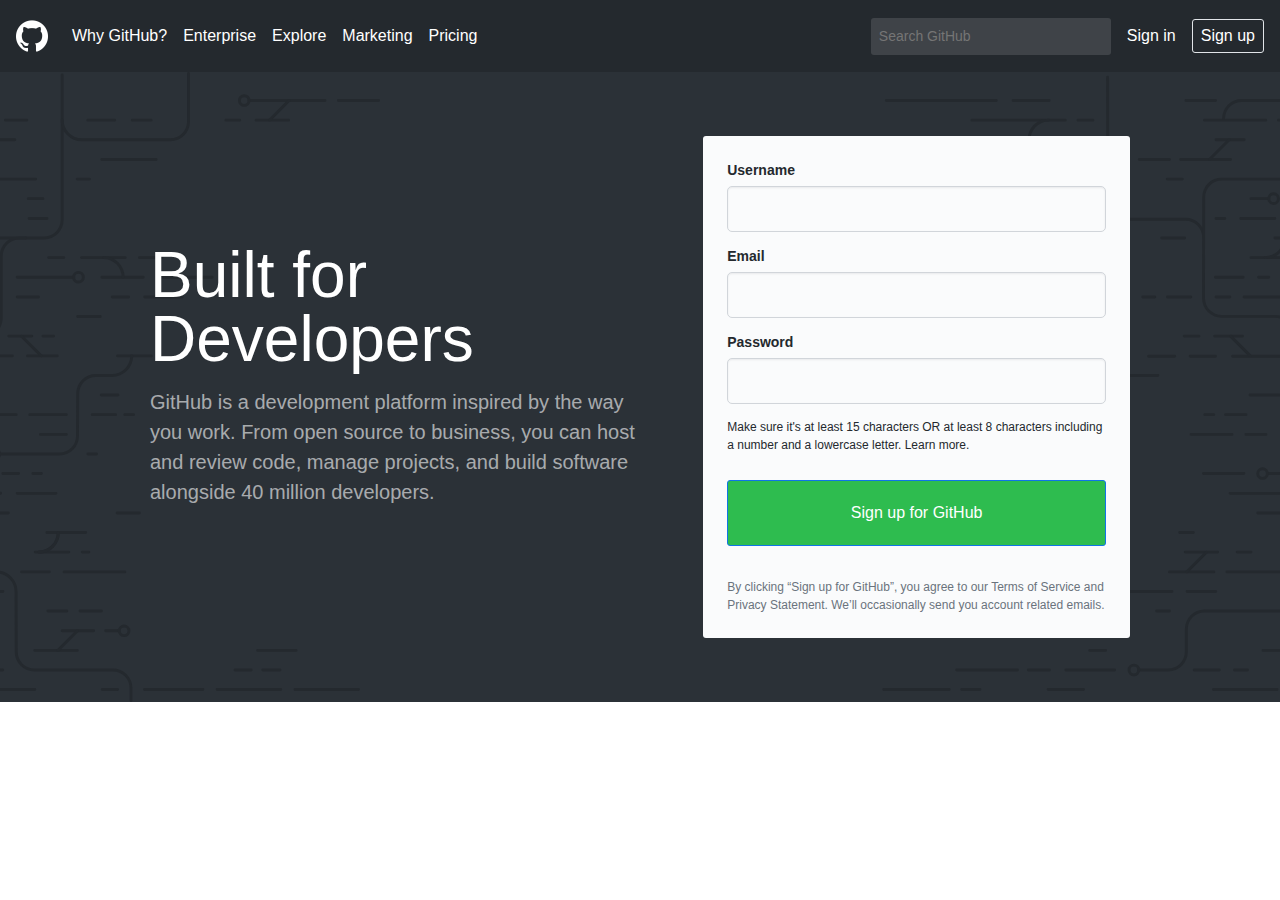
==== github/index.html @ 5795244c "Added insta/github/twitter front-end part" ====
<!DOCTYPE html>
<html>
<head>
	<title>Github Alik</title>
	<link rel="stylesheet" type="text/css" href="style.css">
</head>
<body>
	<nav>
		<div class="container">
			<div class="logo-block">
				<img src="logo.png" class="logo">
			</div>
			<div class="nav">
				<ul>
					<li>Why GitHub?</li>
					<li>Enterprise</li>
					<li>Explore</li>
					<li>Marketing</li>
					<li>Pricing</li>
				</ul>
				<div class="right-nav">
					<input class="search" placeholder="Search GitHub">
					<a class="in">Sign in</a>
					<a class="up">Sign up</a>
				</div>
			</div>
		</div>

	</nav>
	<div class="main">
		<div class="banner">
			<div class="content">
				<div class="welcome">
					<h1 class="heading">Built for Developers</h1>
					<p class="under-heading">GitHub is a development platform inspired by the way you work. From open source to business, you can host and review code, manage projects, and build software alongside 40 million developers.</p>
				</div>
				<div class="col-8">
					<div class="register">
						<form>
							<label class="label">Username</label>
							<input class="input">
							<label class="label">Email</label>
							<input class="input">
							<label class="label">Password</label>
							<input class="input">
							<p class="validation">
								Make sure it's at least 15 characters OR at least 8 characters including a number and a lowercase letter. Learn more.
							</p>
							<button class="submit">Sign up for GitHub</button>
							<p class="validation also">
								By clicking “Sign up for GitHub”, you agree to our Terms of Service and Privacy Statement. We’ll occasionally send you account related emails.
							</p>
						</form>
					</div>
				</div>
			</div>
		</div>
	</div>
</body>
</html>
---- github/style.css ----
*, html, body {
    box-sizing: border-box;
    margin: 0;
    font-family: -apple-system,BlinkMacSystemFont,Segoe UI,Helvetica,Arial,sans-serif,Apple Color Emoji,Segoe UI Emoji;
    font-size: 14px;
    line-height: 1.5;
    color: #24292e;
    font-family: sans-serif;
}

nav {
    color: hsla(0,0%,100%,.7);
    background-color: #24292e;
    font-size: 16px;
    padding-top: 8px;
    padding-bottom: 8px;
}

.container {
    display: flex;
    padding-left: 16px;
    padding-right: 16px;
    align-items: center;
    max-width: 1280px;
    margin-left: auto;
    margin-right: auto;
}

.logo-block {
    display: flex;
    align-items: center;
    justify-content: space-between;

}

.logo {
    margin-right: 24px;
    height: 32px;
    width: 32px;
}

.nav {
    width: auto;
    overflow: visible;
    background-color: initial;
    box-shadow: none;
    clear:none;
    display: flex;
    position:relative;
    max-height: 100%;
    flex: auto;
    align-items: center;
    justify-content: space-between;
}

ul {
    display: flex;
    list-style-type: none;
    padding-left: 0;
    margin-top: 0;
    margin-bottom: 0;
}

li {
    color: white;
    font-size: 16px;
    display: flex;
    margin-right: 16px;
    position:relative;
    align-items: center;
    flex-wrap: nowrap;
    justify-content: space-between;
    border-bottom: 0;
    text-align: -webkit-match-parent;
    padding: 16px 0px;
}

.right-nav {
    display: flex;
    text-align: left;
    align-items: center;
    font-size: 16px;
    margin: 0px;
    padding-right: 0px;
}

.search {
    display: flex;
    padding: 8px;
    font-size: 14px;
    display: table-cell;
    width: 240px;
    background-color: hsla(0,0%,100%,.125);
    border: 0;
    border-radius: 3px;
    box-shadow: none;
    min-height: 28px;
    margin-right: 16px;
}

.in {
    display: flex;
    color: #fff;
    transition: .4s;
    background: transparent;
    text-decoration: none;
    margin-right: 16px;
    text-align: left;
    cursor: pointer;
    font-size: 16px;
}

.up {
    color: #fff;
    transition: .4s;
    background: transparent;
    text-decoration: none!important;
    padding: 4px 8px;
    border-radius: 3px;
    border: 1px solid #e1e4e8;
    cursor: pointer;
    font-size: 16px;
}

.main {
    padding: 64px 0px;
    background: url("simple-codelines.svg") center 10%, #2b3137;
    background-size: cover;
}

.banner {
    color: hsla(0,0%,100%,.6);
    padding: 0px 16px;
    max-width: 1012px;
    position: relative;
    margin-left: auto;
    margin-right: auto;

}

.content {
    display: flex;
    align-items: center;
    margin-right: -24px;
    margin-left: -24px;
}

.welcome {
    padding: 0px 24px;
    text-align: left;
    width: 58.3333%;
}

.heading {
    font-size: 64px;
    font-family: Inter,-apple-system,BlinkMacSystemFont,Segoe UI,Helvetica,Arial,sans-serif,Apple Color Emoji,Segoe UI Emoji,Segoe UI Symbol;
    font-weight: 500;
    line-height: 1;
    margin-bottom: 16px;
    color: #fff;
}

.under-heading {
    font-size: 20px;
    font-weight: 400;
    font-family: Inter,-apple-system,BlinkMacSystemFont,Segoe UI,Helvetica,Arial,sans-serif,Apple Color Emoji,Segoe UI Emoji,Segoe UI Symbol;
    margin-bottom: 24px;
    color: hsla(0,0%,100%,.6);
}

.col-8 {
    padding: 0px 24px;
    margin-left: auto;
    margin-right: auto;
    width: 50%;
}

.register {
    padding: 24px;
    color: #586069;
    background-color: #fafbfc;
    border-radius: 3px;
}

.register-form {
    color: #24292e;
}

.label {
    display: block;
    margin-bottom: 5px;
    text-align: left;
    position:static;
    font-weight: 600;
    font-size: 14px;
}

.input {
    width: 100%;
    min-height: 46px;
    padding: 10px;
    font-size: 16px;
    border-radius: 5px;
    max-width: 100%;
    margin-right: 5px;
    background-color: #fafbfc;
    display: block;
    line-height: 20px;
    color: #24292e;
    vertical-align: middle;
    background-repeat: no-repeat;
    background-position: right 8px center;
    border: 1px solid #d1d5da;
    outline: none;
    box-shadow: inset 0 1px 2px rgba(27,31,35,.075);
    margin-bottom: 14px;
}

.validation {
    margin-top: 5px;
    margin-bottom: 10px;
    font-size: 12px;
    color: #24292e;

}

.submit {
    padding: 20px 32px;
    background-color: #2ebc4f;
    border-color: #2ebc4f;
    font-weight: 500;
    color: #fff;
    white-space: nowrap;
    vertical-align: middle;
    cursor: pointer;
    border: 1px solid #1074e7;
    border-radius: 3px;
    transition: .2s;
    font-size: 16px;
    margin-top: 16px;
    margin-bottom: 16px;
    width: 100%;
    text-align: center;
    text-transform: none;
}

.also {
    margin-top: 16px;
    color: #6a737d;
    margin-bottom: 0px;
}
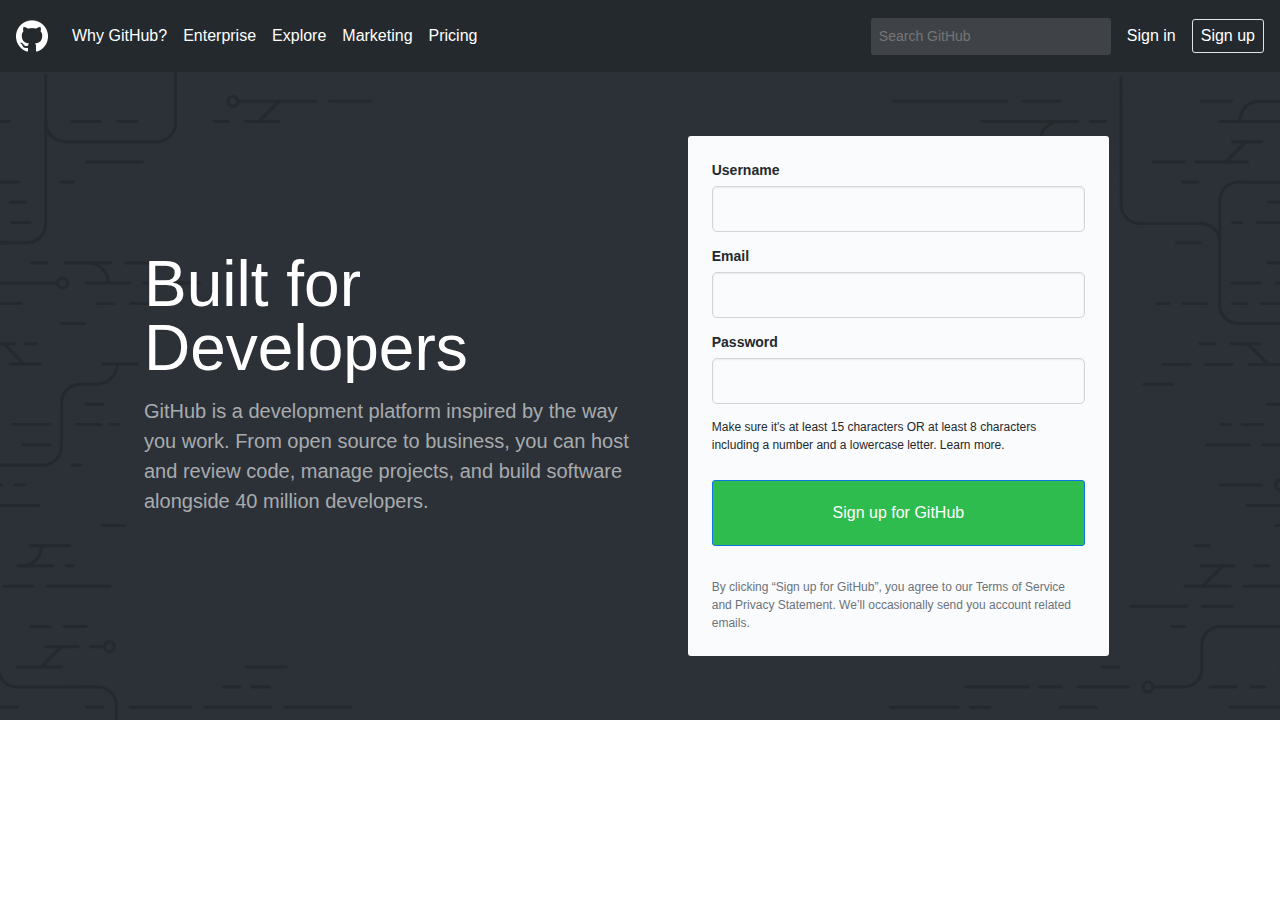
==== commit ecd666e5: "facebook added" ====
--- a/github/index.html
+++ b/github/index.html
@@ -1,8 +1,9 @@
 <!DOCTYPE html>
 <html>
 <head>
-	<title>Github Alik</title>
+	<title>Github</title>
 	<link rel="stylesheet" type="text/css" href="style.css">
+	<link rel="shortcut icon" type="image/png" href="logo.png"/>
 </head>
 <body>
 	<nav>
@@ -34,7 +35,7 @@
 					<h1 class="heading">Built for Developers</h1>
 					<p class="under-heading">GitHub is a development platform inspired by the way you work. From open source to business, you can host and review code, manage projects, and build software alongside 40 million developers.</p>
 				</div>
-				<div class="col-8">
+				<div class="col">
 					<div class="register">
 						<form>
 							<label class="label">Username</label>
@@ -47,7 +48,7 @@
 								Make sure it's at least 15 characters OR at least 8 characters including a number and a lowercase letter. Learn more.
 							</p>
 							<button class="submit">Sign up for GitHub</button>
-							<p class="validation also">
+							<p class="validation agr">
 								By clicking “Sign up for GitHub”, you agree to our Terms of Service and Privacy Statement. We’ll occasionally send you account related emails.
 							</p>
 						</form>
--- a/github/style.css
+++ b/github/style.css
@@ -141,14 +141,14 @@
 .content {
     display: flex;
     align-items: center;
-    margin-right: -24px;
-    margin-left: -24px;
+    margin-right: -3px;
+    margin-left: -30px;
 }
 
 .welcome {
     padding: 0px 24px;
     text-align: left;
-    width: 58.3333%;
+    width: 58%;
 }
 
 .heading {
@@ -168,7 +168,7 @@
     color: hsla(0,0%,100%,.6);
 }
 
-.col-8 {
+.col {
     padding: 0px 24px;
     margin-left: auto;
     margin-right: auto;
@@ -204,11 +204,10 @@
     max-width: 100%;
     margin-right: 5px;
     background-color: #fafbfc;
-    display: block;
+    display: flex;
     line-height: 20px;
     color: #24292e;
     vertical-align: middle;
-    background-repeat: no-repeat;
     background-position: right 8px center;
     border: 1px solid #d1d5da;
     outline: none;
@@ -244,7 +243,7 @@
     text-transform: none;
 }
 
-.also {
+.agr {
     margin-top: 16px;
     color: #6a737d;
     margin-bottom: 0px;
